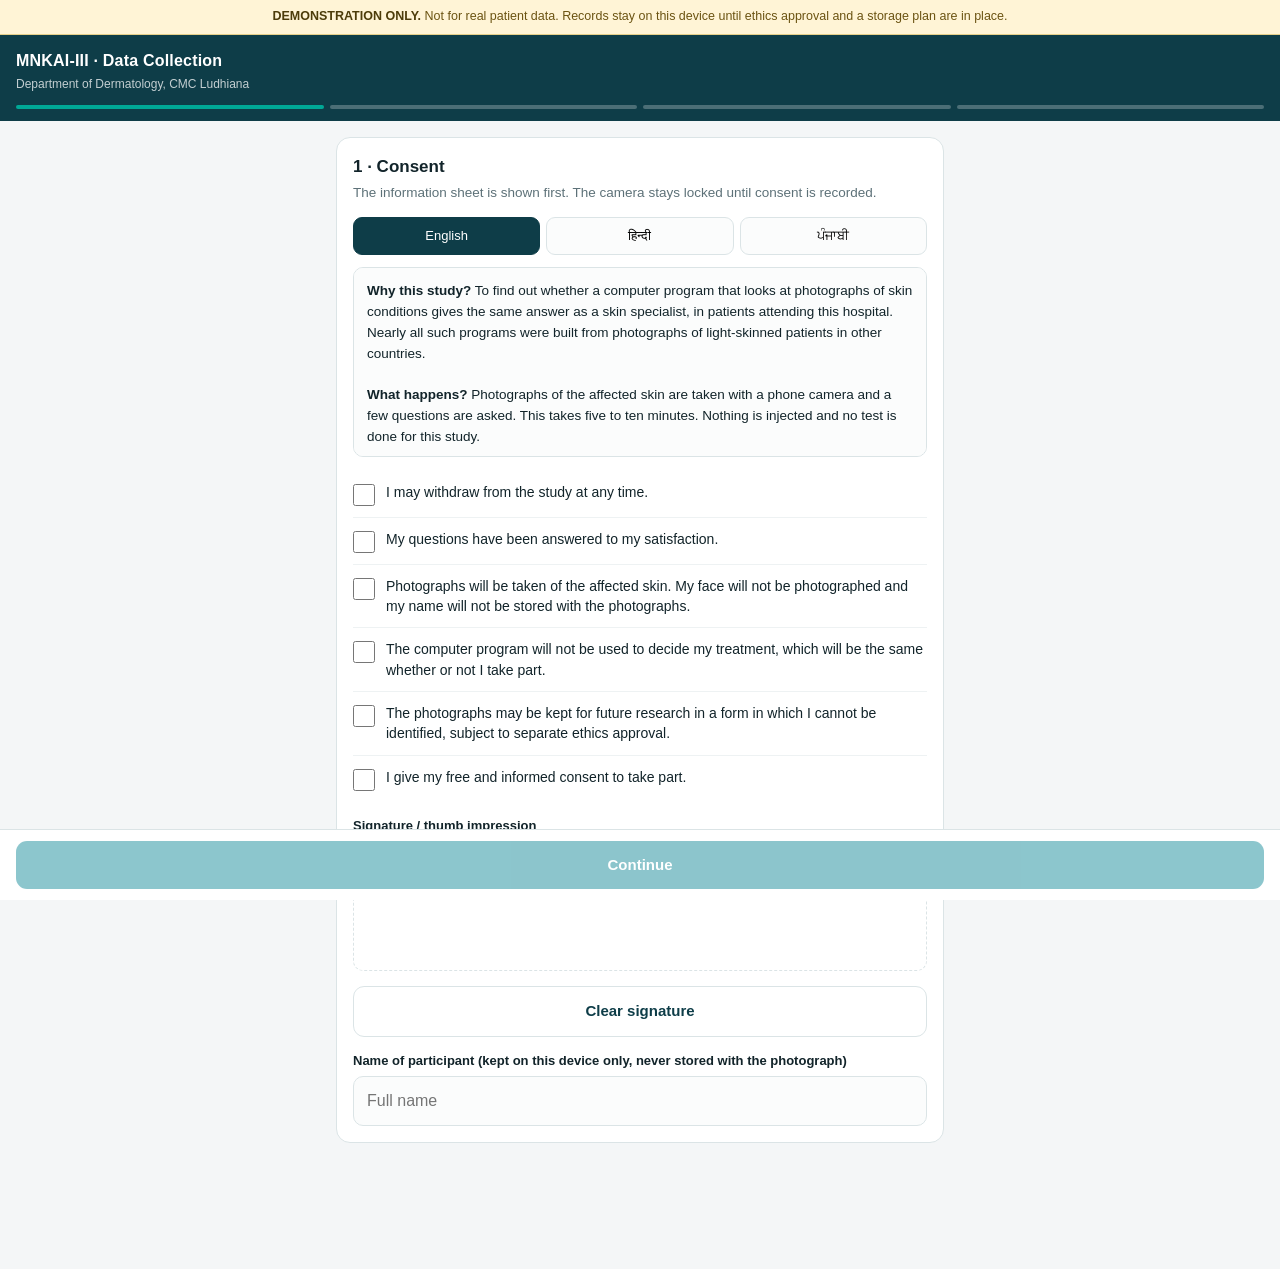
==== collect_app/index.html @ 5eb99ace "Add the data collection web app for the prospective study collect_app/ is a mobile-first web app mat" ====
<!doctype html>
<html lang="en">
<head>
<meta charset="utf-8">
<meta name="viewport" content="width=device-width, initial-scale=1, viewport-fit=cover">
<meta name="theme-color" content="#0E3D48">
<link rel="manifest" href="manifest.json">
<meta name="apple-mobile-web-app-capable" content="yes">
<meta name="apple-mobile-web-app-status-bar-style" content="black-translucent">
<meta name="apple-mobile-web-app-title" content="MNKAI Collect">
<title>MNKAI-III · Data Collection</title>
<style>
:root{
  --bg:#f4f6f7; --card:#fff; --ink:#12242a; --muted:#5d7178; --line:#dbe4e6;
  --teal:#0E3D48; --accent:#028090; --mint:#00a896; --warn:#b8860b; --bad:#c0392b;
  --r:14px;
}
*{box-sizing:border-box;-webkit-tap-highlight-color:transparent}
html,body{margin:0;background:var(--bg);color:var(--ink);
  font:16px/1.5 -apple-system,BlinkMacSystemFont,"Segoe UI",Roboto,sans-serif}
body{padding-bottom:96px}

/* ---------- demo banner ---------- */
.demo{background:#fff4d6;border-bottom:1px solid #e6d08a;color:#6b5312;
  padding:8px 14px;font-size:12.5px;line-height:1.4;text-align:center}
.demo b{color:#4d3c0a}

/* ---------- header ---------- */
header{background:var(--teal);color:#fff;padding:14px 16px 12px;position:sticky;top:0;z-index:20}
header h1{margin:0;font-size:16px;font-weight:650;letter-spacing:.2px}
header p{margin:2px 0 0;font-size:12px;opacity:.75}
.steps{display:flex;gap:6px;margin-top:12px}
.steps i{flex:1;height:4px;border-radius:2px;background:rgba(255,255,255,.25);transition:background .3s}
.steps i.on{background:var(--mint)}

main{padding:16px;max-width:640px;margin:0 auto}
.card{background:var(--card);border:1px solid var(--line);border-radius:var(--r);
  padding:16px;margin-bottom:14px}
.card h2{margin:0 0 4px;font-size:17px}
.card p.sub{margin:0 0 14px;color:var(--muted);font-size:13.5px}

label{display:block;font-size:13px;font-weight:600;margin:14px 0 6px;color:var(--ink)}
input[type=text],input[type=number],select,textarea{
  width:100%;padding:12px 13px;font:inherit;font-size:16px;color:var(--ink);
  background:#fbfcfc;border:1px solid var(--line);border-radius:10px}
input:focus,select:focus,textarea:focus{outline:none;border-color:var(--accent)}
textarea{min-height:70px;resize:vertical}
.row{display:flex;gap:10px}.row>*{flex:1}

/* chip pickers */
.chips{display:flex;flex-wrap:wrap;gap:8px}
.chip{padding:10px 13px;border:1px solid var(--line);border-radius:999px;background:#fbfcfc;
  font-size:14px;cursor:pointer;user-select:none}
.chip.on{background:var(--teal);color:#fff;border-color:var(--teal)}
.fst{display:flex;gap:8px;flex-wrap:wrap}
.fst button{flex:1;min-width:60px;border:2px solid var(--line);border-radius:10px;padding:8px 4px;
  background:#fff;font:inherit;font-size:12px;cursor:pointer;text-align:center}
.fst button.on{border-color:var(--teal);box-shadow:0 0 0 2px rgba(14,61,72,.12)}
.fst .sw{height:26px;border-radius:6px;margin-bottom:5px}

/* consent */
.consent-item{display:flex;gap:11px;align-items:flex-start;padding:11px 0;border-bottom:1px solid #eef2f3}
.consent-item:last-child{border-bottom:0}
.consent-item input{width:22px;height:22px;margin:2px 0 0;flex:none;accent-color:var(--accent)}
.consent-item span{font-size:14px;line-height:1.45}
.langbar{display:flex;gap:6px;margin-bottom:12px}
.langbar button{flex:1;padding:8px;border:1px solid var(--line);background:#fbfcfc;border-radius:9px;
  font:inherit;font-size:13px;cursor:pointer}
.langbar button.on{background:var(--teal);color:#fff;border-color:var(--teal)}
canvas.sig{width:100%;height:130px;border:1px dashed var(--line);border-radius:10px;background:#fff;touch-action:none}

/* photo */
.shot{border:1px solid var(--line);border-radius:12px;overflow:hidden;margin-bottom:12px;background:#fbfcfc}
.shot .hd{display:flex;justify-content:space-between;align-items:center;padding:11px 13px;font-size:14px;font-weight:600}
.shot .hd small{font-weight:400;color:var(--muted);font-size:12px}
.shot img{width:100%;display:block;background:#eef2f3}
.shot .act{display:flex;gap:8px;padding:11px 13px}
.qc{padding:9px 13px;font-size:12.5px;border-top:1px solid var(--line)}
.qc.ok{color:#0b7a5a;background:#eefaf5}.qc.bad{color:var(--bad);background:#fdf0ee}

button.btn{padding:13px 16px;border:0;border-radius:11px;background:var(--accent);color:#fff;
  font:inherit;font-size:15px;font-weight:600;cursor:pointer;width:100%}
button.btn.sec{background:#fff;color:var(--teal);border:1px solid var(--line)}
button.btn:disabled{opacity:.45;cursor:not-allowed}
.locked{background:#fdf6f5;border:1px dashed #e2b5ae;color:#95443a;padding:14px;
  border-radius:11px;font-size:14px;text-align:center}

/* bottom bar */
.bar{position:fixed;left:0;right:0;bottom:0;background:#fff;border-top:1px solid var(--line);
  padding:11px 16px calc(11px + env(safe-area-inset-bottom));display:flex;gap:10px;z-index:20}
.bar .btn{flex:1}

.rec{display:flex;justify-content:space-between;align-items:center;padding:12px 0;border-bottom:1px solid #eef2f3;font-size:14px}
.rec:last-child{border-bottom:0}
.rec b{font-weight:600}.rec span{color:var(--muted);font-size:12.5px}
.pill{font-size:11px;padding:3px 9px;border-radius:99px;background:#e8f4f2;color:#0b6b5e;font-weight:600}
.hide{display:none}
.note{font-size:12.5px;color:var(--muted);margin-top:10px;line-height:1.5}
</style>
</head>
<body>

<div class="demo"><b>DEMONSTRATION ONLY.</b> Not for real patient data. Records stay on this device
until ethics approval and a storage plan are in place.</div>

<header>
  <h1>MNKAI-III · Data Collection</h1>
  <p id="hsub">Department of Dermatology, CMC Ludhiana</p>
  <div class="steps"><i id="s1"></i><i id="s2"></i><i id="s3"></i><i id="s4"></i></div>
</header>

<main>

<!-- ================= STEP 1 — CONSENT ================= -->
<section id="step1">
  <div class="card">
    <h2>1 · Consent</h2>
    <p class="sub">The information sheet is shown first. The camera stays locked until consent is recorded.</p>

    <div class="langbar">
      <button class="on" data-lang="en">English</button>
      <button data-lang="hi">हिन्दी</button>
      <button data-lang="pa">ਪੰਜਾਬੀ</button>
    </div>

    <div id="pis" style="background:#fbfcfc;border:1px solid var(--line);border-radius:10px;padding:13px;font-size:13.5px;line-height:1.55;max-height:190px;overflow:auto"></div>

    <div id="consentList" style="margin-top:14px"></div>

    <label>Signature / thumb impression</label>
    <canvas class="sig" id="sig"></canvas>
    <div style="display:flex;gap:8px;margin-top:8px">
      <button class="btn sec" id="sigClear" style="flex:1">Clear signature</button>
    </div>

    <label>Name of participant (kept on this device only, never stored with the photograph)</label>
    <input type="text" id="pname" placeholder="Full name" autocomplete="off">
  </div>
</section>

<!-- ================= STEP 2 — CLINICAL ================= -->
<section id="step2" class="hide">
  <div class="card">
    <h2>2 · Clinical details</h2>
    <p class="sub">Fixed lists are used instead of free text wherever possible.</p>

    <div class="row">
      <div><label>Study number</label><input type="text" id="sid" readonly></div>
      <div><label>Age (years)</label><input type="number" id="age" min="18" max="120" placeholder="—"></div>
    </div>

    <label>Sex</label>
    <div class="chips" data-single="sex">
      <div class="chip" data-v="Male">Male</div><div class="chip" data-v="Female">Female</div><div class="chip" data-v="Other">Other</div>
    </div>

    <label>Fitzpatrick skin type</label>
    <div class="fst" id="fst"></div>

    <label>Site</label>
    <div class="chips" data-single="site">
      <div class="chip" data-v="Head-neck">Head-neck</div><div class="chip" data-v="Anterior trunk">Ant. trunk</div>
      <div class="chip" data-v="Posterior trunk">Post. trunk</div><div class="chip" data-v="Upper limb">Upper limb</div>
      <div class="chip" data-v="Lower limb">Lower limb</div><div class="chip" data-v="Palms-soles">Palms-soles</div>
      <div class="chip" data-v="Nail">Nail</div><div class="chip" data-v="Scalp">Scalp</div>
    </div>

    <label>Side</label>
    <div class="chips" data-single="side">
      <div class="chip" data-v="Right">Right</div><div class="chip" data-v="Left">Left</div>
      <div class="chip" data-v="Midline">Midline</div><div class="chip" data-v="Bilateral">Bilateral</div>
    </div>

    <div class="row">
      <div><label>Duration</label><input type="number" id="dur" placeholder="—"></div>
      <div><label>Unit</label>
        <select id="durUnit"><option>days</option><option>weeks</option><option selected>months</option><option>years</option></select></div>
    </div>

    <label>Symptoms (select all that apply)</label>
    <div class="chips" data-multi="sym">
      <div class="chip" data-v="Itch">Itch</div><div class="chip" data-v="Pain">Pain</div>
      <div class="chip" data-v="Burning">Burning</div><div class="chip" data-v="Bleeding">Bleeding</div>
      <div class="chip" data-v="None">None</div>
    </div>

    <label>Change over time</label>
    <div class="chips" data-single="evo">
      <div class="chip" data-v="New">New</div><div class="chip" data-v="Growing">Growing</div>
      <div class="chip" data-v="Changing colour">Changing colour</div><div class="chip" data-v="Static">Static</div>
      <div class="chip" data-v="Resolving">Resolving</div>
    </div>

    <label>Treatment already taken</label>
    <input type="text" id="tx" placeholder="None / details">

    <label>Comorbidities</label>
    <div class="chips" data-multi="com">
      <div class="chip" data-v="Diabetes">Diabetes</div><div class="chip" data-v="Immunosuppression">Immunosuppression</div>
      <div class="chip" data-v="None">None</div>
    </div>
  </div>

  <div class="card">
    <h2>Clinician's assessment</h2>
    <p class="sub">Entered before the system is run. The system output is never shown before this.</p>
    <label>Provisional clinical diagnosis</label>
    <input type="text" id="dx1" placeholder="Diagnosis">
    <label>Differential diagnoses</label>
    <input type="text" id="dx2" placeholder="2nd" style="margin-bottom:8px">
    <input type="text" id="dx3" placeholder="3rd">
    <label>Confidence</label>
    <div class="chips" data-single="conf">
      <div class="chip" data-v="Low">Low</div><div class="chip" data-v="Moderate">Moderate</div><div class="chip" data-v="High">High</div>
    </div>
    <label>Biopsy indicated</label>
    <div class="chips" data-single="bx">
      <div class="chip" data-v="No">No</div><div class="chip" data-v="Yes">Yes</div>
    </div>
    <div id="bxNoWrap" class="hide">
      <label>Histopathology number</label>
      <input type="text" id="bxno" placeholder="Accession number">
    </div>
  </div>
</section>

<!-- ================= STEP 3 — PHOTOS ================= -->
<section id="step3" class="hide">
  <div class="card">
    <h2>3 · Photographs</h2>
    <p class="sub">Main camera only. No dermatoscope or attachment. Two photographs per lesion.</p>
    <div id="camLock" class="locked">Camera locked — consent has not been recorded.</div>
    <div id="camArea" class="hide">
      <div class="shot" id="shotA">
        <div class="hd"><span>A · Site photograph</span><small>show surrounding skin</small></div>
        <img id="imgA" alt="" style="display:none">
        <div class="act"><button class="btn sec" data-shot="A">Take / choose photo</button></div>
        <div class="qc hide" id="qcA"></div>
      </div>
      <div class="shot" id="shotB">
        <div class="hd"><span>B · Close-up</span><small>lesion fills ≥ half the frame</small></div>
        <img id="imgB" alt="" style="display:none">
        <div class="act"><button class="btn sec" data-shot="B">Take / choose photo</button></div>
        <div class="qc hide" id="qcB"></div>
      </div>
      <p class="note">In darker skin the camera often under-exposes the lesion. Check the preview and
      raise exposure if the lesion looks unnaturally dark. Faces and identifying marks must stay out of frame.</p>
    </div>
    <input type="file" id="file" accept="image/*" capture="environment" class="hide">
  </div>
</section>

<!-- ================= STEP 4 — REVIEW ================= -->
<section id="step4" class="hide">
  <div class="card">
    <h2>4 · Review and save</h2>
    <p class="sub">Check before saving. Photographs are stored under the study number only.</p>
    <div id="review"></div>
  </div>
  <div class="card">
    <h2>Saved records on this device</h2>
    <p class="sub">Nothing leaves this phone. Export produces a single file you can move later.</p>
    <div id="recs"></div>
    <div style="display:flex;gap:8px;margin-top:14px">
      <button class="btn sec" id="export" style="flex:1">Export all</button>
      <button class="btn sec" id="wipe" style="flex:1;color:var(--bad)">Delete all</button>
    </div>
  </div>
</section>

</main>

<div class="bar">
  <button class="btn sec hide" id="back">Back</button>
  <button class="btn" id="next">Continue</button>
</div>

<script>
/* ---------------- content ---------------- */
const PIS = {
 en:`<b>Why this study?</b> To find out whether a computer program that looks at photographs of skin
 conditions gives the same answer as a skin specialist, in patients attending this hospital. Nearly all
 such programs were built from photographs of light-skinned patients in other countries.<br><br>
 <b>What happens?</b> Photographs of the affected skin are taken with a phone camera and a few questions
 are asked. This takes five to ten minutes. Nothing is injected and no test is done for this study.<br><br>
 <b>Will it decide my treatment?</b> No. Your doctor decides in the usual way, before the program is used.<br><br>
 <b>Privacy.</b> Photographs are stored under a number, not your name. Your face is not photographed.
 Taking part is voluntary and you may withdraw at any time.`,
 hi:`<b>यह अध्ययन क्यों?</b> यह जानने के लिए कि त्वचा रोगों की तस्वीरें देखने वाला कंप्यूटर प्रोग्राम
 इस अस्पताल के रोगियों में त्वचा विशेषज्ञ के समान उत्तर देता है या नहीं। ऐसे लगभग सभी प्रोग्राम अन्य
 देशों के गोरी त्वचा वाले रोगियों की तस्वीरों से बने हैं।<br><br>
 <b>क्या होगा?</b> फोन के कैमरे से प्रभावित त्वचा की तस्वीरें ली जाएँगी और कुछ प्रश्न पूछे जाएँगे।
 इसमें पाँच से दस मिनट लगेंगे। कोई इंजेक्शन नहीं लगेगा और इस अध्ययन हेतु कोई जाँच नहीं होगी।<br><br>
 <b>क्या यह मेरा उपचार तय करेगा?</b> नहीं। आपके चिकित्सक सामान्य रूप से ही निर्णय लेंगे।<br><br>
 <b>गोपनीयता।</b> तस्वीरें आपके नाम से नहीं, एक क्रमांक से रखी जाएँगी। चेहरे की तस्वीर नहीं ली जाएगी।
 भाग लेना स्वैच्छिक है और आप कभी भी हट सकते हैं।`,
 pa:`<b>ਇਹ ਅਧਿਐਨ ਕਿਉਂ?</b> ਇਹ ਜਾਣਨ ਲਈ ਕਿ ਚਮੜੀ ਦੇ ਰੋਗਾਂ ਦੀਆਂ ਤਸਵੀਰਾਂ ਵੇਖਣ ਵਾਲਾ ਕੰਪਿਊਟਰ ਪ੍ਰੋਗਰਾਮ
 ਇਸ ਹਸਪਤਾਲ ਦੇ ਮਰੀਜ਼ਾਂ ਵਿੱਚ ਚਮੜੀ ਦੇ ਮਾਹਿਰ ਵਾਂਗ ਜਵਾਬ ਦਿੰਦਾ ਹੈ ਜਾਂ ਨਹੀਂ।<br><br>
 <b>ਕੀ ਹੋਵੇਗਾ?</b> ਫ਼ੋਨ ਦੇ ਕੈਮਰੇ ਨਾਲ ਪ੍ਰਭਾਵਿਤ ਚਮੜੀ ਦੀਆਂ ਤਸਵੀਰਾਂ ਲਈਆਂ ਜਾਣਗੀਆਂ ਅਤੇ ਕੁਝ ਸਵਾਲ ਪੁੱਛੇ
 ਜਾਣਗੇ। ਇਸ ਵਿੱਚ ਪੰਜ ਤੋਂ ਦਸ ਮਿੰਟ ਲੱਗਣਗੇ। ਕੋਈ ਟੀਕਾ ਨਹੀਂ ਲੱਗੇਗਾ।<br><br>
 <b>ਕੀ ਇਹ ਮੇਰਾ ਇਲਾਜ ਤੈਅ ਕਰੇਗਾ?</b> ਨਹੀਂ। ਤੁਹਾਡੇ ਡਾਕਟਰ ਆਮ ਤਰੀਕੇ ਨਾਲ ਹੀ ਫ਼ੈਸਲਾ ਕਰਨਗੇ।<br><br>
 <b>ਨਿੱਜਤਾ।</b> ਤਸਵੀਰਾਂ ਤੁਹਾਡੇ ਨਾਮ ਨਾਲ ਨਹੀਂ, ਇੱਕ ਨੰਬਰ ਨਾਲ ਰੱਖੀਆਂ ਜਾਣਗੀਆਂ। ਚਿਹਰੇ ਦੀ ਤਸਵੀਰ ਨਹੀਂ
 ਲਈ ਜਾਵੇਗੀ। ਭਾਗ ਲੈਣਾ ਸਵੈ-ਇੱਛਤ ਹੈ।`};

const CONSENT = {
 en:["I may withdraw from the study at any time.",
     "My questions have been answered to my satisfaction.",
     "Photographs will be taken of the affected skin. My face will not be photographed and my name will not be stored with the photographs.",
     "The computer program will not be used to decide my treatment, which will be the same whether or not I take part.",
     "The photographs may be kept for future research in a form in which I cannot be identified, subject to separate ethics approval.",
     "I give my free and informed consent to take part."],
 hi:["मैं किसी भी समय अध्ययन से हट सकता / सकती हूँ।",
     "मेरे प्रश्नों के उत्तर मेरी संतुष्टि के अनुसार दिए गए हैं।",
     "प्रभावित त्वचा की तस्वीरें ली जाएँगी। मेरे चेहरे की तस्वीर नहीं ली जाएगी और तस्वीरों के साथ मेरा नाम नहीं रखा जाएगा।",
     "कंप्यूटर प्रोग्राम का उपयोग मेरे उपचार का निर्णय लेने हेतु नहीं होगा; उपचार वैसा ही रहेगा।",
     "तस्वीरें भविष्य के शोध हेतु ऐसे रूप में रखी जा सकती हैं जिसमें मेरी पहचान न हो, पृथक आचार अनुमति के अधीन।",
     "मैं स्वतंत्र एवं सूचित सहमति देता / देती हूँ।"],
 pa:["ਮੈਂ ਕਿਸੇ ਵੀ ਸਮੇਂ ਅਧਿਐਨ ਤੋਂ ਹਟ ਸਕਦਾ / ਸਕਦੀ ਹਾਂ।",
     "ਮੇਰੇ ਸਵਾਲਾਂ ਦੇ ਜਵਾਬ ਮੇਰੀ ਤਸੱਲੀ ਅਨੁਸਾਰ ਦਿੱਤੇ ਗਏ ਹਨ।",
     "ਪ੍ਰਭਾਵਿਤ ਚਮੜੀ ਦੀਆਂ ਤਸਵੀਰਾਂ ਲਈਆਂ ਜਾਣਗੀਆਂ। ਮੇਰੇ ਚਿਹਰੇ ਦੀ ਤਸਵੀਰ ਨਹੀਂ ਲਈ ਜਾਵੇਗੀ ਅਤੇ ਨਾਮ ਨਹੀਂ ਰੱਖਿਆ ਜਾਵੇਗਾ।",
     "ਕੰਪਿਊਟਰ ਪ੍ਰੋਗਰਾਮ ਮੇਰੇ ਇਲਾਜ ਦਾ ਫ਼ੈਸਲਾ ਨਹੀਂ ਕਰੇਗਾ; ਇਲਾਜ ਉਹੀ ਰਹੇਗਾ।",
     "ਤਸਵੀਰਾਂ ਭਵਿੱਖ ਦੀ ਖੋਜ ਲਈ ਅਜਿਹੇ ਰੂਪ ਵਿੱਚ ਰੱਖੀਆਂ ਜਾ ਸਕਦੀਆਂ ਹਨ ਜਿਸ ਵਿੱਚ ਪਛਾਣ ਨਾ ਹੋਵੇ।",
     "ਮੈਂ ਆਜ਼ਾਦ ਅਤੇ ਸੂਚਿਤ ਸਹਿਮਤੀ ਦਿੰਦਾ / ਦਿੰਦੀ ਹਾਂ।"]};

const FST = [["I","#f5d0b9"],["II","#e8b48f"],["III","#d19c6a"],["IV","#a9714b"],["V","#7a4a2b"],["VI","#4a2c1a"]];

/* ---------------- state ---------------- */
let lang="en", step=1, sigDrawn=false;
const D = {sex:"",fst:"",site:"",side:"",sym:[],evo:"",com:[],conf:"",bx:"No",photos:{}};
const $ = s=>document.querySelector(s), $$ = s=>[...document.querySelectorAll(s)];

function studyId(){
  const n = (JSON.parse(localStorage.getItem("mnkai_recs")||"[]").length)+1;
  return "CMC-DERM-" + String(n).padStart(4,"0");
}

/* ---------------- consent UI ---------------- */
function renderConsent(){
  /* keep any ticks already given: the items are the same six, only the language of
     the wording changes, so a participant re-reading in another language must not
     silently lose their consent. */
  const prev = $$("#consentList input").map(c=>c.checked);
  $("#pis").innerHTML = PIS[lang];
  $("#consentList").innerHTML = CONSENT[lang].map((t,i)=>
    `<div class="consent-item"><input type="checkbox" id="c${i}"${prev[i]?" checked":""}><span>${t}</span></div>`).join("");
  $$("#consentList input").forEach(c=>c.onchange=updateNext);
  updateNext();
}
$$(".langbar button").forEach(b=>b.onclick=()=>{
  $$(".langbar button").forEach(x=>x.classList.remove("on")); b.classList.add("on");
  lang=b.dataset.lang; renderConsent();
});

/* signature pad */
const sig=$("#sig"), sctx=sig.getContext("2d");
function fitSig(){const r=sig.getBoundingClientRect();sig.width=r.width*2;sig.height=r.height*2;
  sctx.scale(2,2);sctx.lineWidth=2;sctx.lineCap="round";sctx.strokeStyle="#12242a";}
addEventListener("resize",()=>{const d=sig.toDataURL();fitSig();});
fitSig();
let drawing=false;
const pos=e=>{const r=sig.getBoundingClientRect();const t=e.touches?e.touches[0]:e;
  return [t.clientX-r.left,t.clientY-r.top];};
const start=e=>{e.preventDefault();drawing=true;sigDrawn=true;const[x,y]=pos(e);sctx.beginPath();sctx.moveTo(x,y);updateNext();};
const move=e=>{if(!drawing)return;e.preventDefault();const[x,y]=pos(e);sctx.lineTo(x,y);sctx.stroke();};
const end=()=>drawing=false;
sig.addEventListener("pointerdown",start);sig.addEventListener("pointermove",move);
addEventListener("pointerup",end);
$("#sigClear").onclick=()=>{sctx.clearRect(0,0,sig.width,sig.height);sigDrawn=false;updateNext();};

/* ---------------- chips ---------------- */
$$(".chips").forEach(g=>{
  const single=g.dataset.single, multi=g.dataset.multi;
  g.querySelectorAll(".chip").forEach(c=>c.onclick=()=>{
    if(single){g.querySelectorAll(".chip").forEach(x=>x.classList.remove("on"));c.classList.add("on");D[single]=c.dataset.v;
      if(single==="bx") $("#bxNoWrap").classList.toggle("hide", c.dataset.v!=="Yes");}
    else{c.classList.toggle("on");D[multi]=[...g.querySelectorAll(".chip.on")].map(x=>x.dataset.v);}
    updateNext();
  });
});
$("#fst").innerHTML = FST.map(([n,c])=>
  `<button data-v="${n}"><div class="sw" style="background:${c}"></div>${n}</button>`).join("");
$$("#fst button").forEach(b=>b.onclick=()=>{
  $$("#fst button").forEach(x=>x.classList.remove("on"));b.classList.add("on");D.fst=b.dataset.v;updateNext();});

/* ---------------- photos ---------------- */
let pendingShot=null;
$$("[data-shot]").forEach(b=>b.onclick=()=>{pendingShot=b.dataset.shot;$("#file").click();});
$("#file").onchange=async e=>{
  const f=e.target.files[0]; if(!f) return;
  const img=await downscale(f,1600);
  D.photos[pendingShot]=img.dataUrl;
  const el=$("#img"+pendingShot); el.src=img.dataUrl; el.style.display="block";
  const q=$("#qc"+pendingShot); q.classList.remove("hide");
  const sharp=img.sharpness, dark=img.mean<62;
  if(sharp<12||dark){q.className="qc bad";
    q.textContent = sharp<12 ? "Looks blurred — please retake." : "Looks under-exposed — raise exposure and retake.";}
  else {q.className="qc ok"; q.textContent="Quality check passed (sharpness "+sharp.toFixed(0)+").";}
  $("#file").value=""; updateNext();
};
/* downscale + crude sharpness (variance of Laplacian) and mean brightness */
function downscale(file,max){
  return new Promise(res=>{
    const fr=new FileReader();
    fr.onload=()=>{const im=new Image();im.onload=()=>{
      const sc=Math.min(1,max/Math.max(im.width,im.height));
      const c=document.createElement("canvas");c.width=im.width*sc;c.height=im.height*sc;
      const cx=c.getContext("2d");cx.drawImage(im,0,0,c.width,c.height);
      /* analyse on a small grayscale copy */
      const s=document.createElement("canvas");s.width=160;s.height=160*(c.height/c.width);
      const sx=s.getContext("2d");sx.drawImage(c,0,0,s.width,s.height);
      const d=sx.getImageData(0,0,s.width,s.height).data;
      const g=[];let sum=0;
      for(let i=0;i<d.length;i+=4){const v=.299*d[i]+.587*d[i+1]+.114*d[i+2];g.push(v);sum+=v;}
      const mean=sum/g.length;
      let lv=0,n=0;
      for(let y=1;y<s.height-1;y++)for(let x=1;x<s.width-1;x++){
        const i=y*s.width+x;
        const l=-4*g[i]+g[i-1]+g[i+1]+g[i-s.width]+g[i+s.width];
        lv+=l*l;n++;}
      res({dataUrl:c.toDataURL("image/jpeg",.9),sharpness:Math.sqrt(lv/n),mean});
    };im.src=fr.result;};
    fr.readAsDataURL(file);
  });
}

/* ---------------- navigation ---------------- */
function consentOk(){
  const boxes=$$("#consentList input");
  return boxes.length>0 && boxes.every(b=>b.checked) && sigDrawn;
}
function updateNext(){
  let ok=false;
  if(step===1) ok=consentOk();
  if(step===2) ok = $("#age").value && D.sex && D.fst && D.site && $("#dx1").value.trim();
  if(step===3) ok = !!D.photos.A && !!D.photos.B;
  if(step===4) ok = true;
  $("#next").disabled=!ok;
  $("#next").textContent = step===4 ? "Save record" : "Continue";
  $("#back").classList.toggle("hide", step===1);
  for(let i=1;i<=4;i++) $("#s"+i).classList.toggle("on", i<=step);
  /* camera lock reflects consent */
  $("#camLock").classList.toggle("hide", consentOk());
  $("#camArea").classList.toggle("hide", !consentOk());
}
["#age","#dx1"].forEach(s=>$(s).addEventListener("input",updateNext));

function show(n){
  step=n;
  [1,2,3,4].forEach(i=>$("#step"+i).classList.toggle("hide",i!==n));
  if(n===2 && !$("#sid").value) $("#sid").value=studyId();
  if(n===4) renderReview();
  scrollTo({top:0,behavior:"smooth"});
  updateNext();
}
$("#next").onclick=()=>{ if(step<4) show(step+1); else saveRecord(); };
$("#back").onclick=()=>show(step-1);

/* ---------------- review + storage ---------------- */
function collect(){
  return {
    study_id:$("#sid").value, date:new Date().toISOString(),
    age:$("#age").value, sex:D.sex, fitzpatrick:D.fst,
    site:D.site, side:D.side,
    duration:($("#dur").value?$("#dur").value+" "+$("#durUnit").value:""),
    symptoms:D.sym, evolution:D.evo, treatment:$("#tx").value, comorbidities:D.com,
    clinical_dx:$("#dx1").value, differential:[$("#dx2").value,$("#dx3").value].filter(Boolean),
    confidence:D.conf, biopsy:D.bx, histopath_no:$("#bxno").value,
    consent:{language:lang, all_items:true, signature:true},
    photos:{site:!!D.photos.A, closeup:!!D.photos.B}
  };
}
function renderReview(){
  const r=collect();
  const row=(k,v)=>v?`<div class="rec"><b>${k}</b><span>${Array.isArray(v)?v.join(", "):v}</span></div>`:"";
  $("#review").innerHTML =
    row("Study number",r.study_id)+row("Age / sex",r.age+" · "+r.sex)+row("Fitzpatrick",r.fitzpatrick)+
    row("Site",r.site+(r.side?" · "+r.side:""))+row("Duration",r.duration)+row("Symptoms",r.symptoms)+
    row("Change",r.evolution)+row("Clinical diagnosis",r.clinical_dx)+row("Differential",r.differential)+
    row("Confidence",r.confidence)+row("Biopsy",r.biopsy+(r.histopath_no?" · "+r.histopath_no:""))+
    row("Consent",r.consent.language.toUpperCase()+" · signed")+
    `<div class="rec"><b>Photographs</b><span class="pill">2 attached</span></div>`+
    `<p class="note">The participant's name is not part of this record. It stays on the device only
     and is never stored with the photographs.</p>`;
}
function recs(){return JSON.parse(localStorage.getItem("mnkai_recs")||"[]");}
function saveRecord(){
  const r=collect();
  r._images={site:D.photos.A,closeup:D.photos.B};
  const all=recs(); all.push(r);
  try{ localStorage.setItem("mnkai_recs",JSON.stringify(all)); }
  catch(e){ alert("Device storage full. Export and clear the saved records first."); return; }
  alert("Saved "+r.study_id+" on this device.");
  location.reload();
}
function renderRecs(){
  const all=recs();
  $("#recs").innerHTML = all.length ? all.map(r=>
    `<div class="rec"><div><b>${r.study_id}</b><br><span>${r.clinical_dx||"—"} · ${r.site||"—"}</span></div>
     <span class="pill">${new Date(r.date).toLocaleDateString()}</span></div>`).join("")
    : `<p class="note">No records saved yet.</p>`;
}
$("#export").onclick=()=>{
  const all=recs(); if(!all.length) return alert("Nothing to export.");
  const b=new Blob([JSON.stringify(all,null,2)],{type:"application/json"});
  const a=document.createElement("a");a.href=URL.createObjectURL(b);
  a.download="mnkai_collect_"+new Date().toISOString().slice(0,10)+".json";a.click();
};
$("#wipe").onclick=()=>{ if(confirm("Delete all records saved on this device?")){localStorage.removeItem("mnkai_recs");renderRecs();} };

renderConsent(); renderRecs(); show(1);
</script>
</body>
</html>
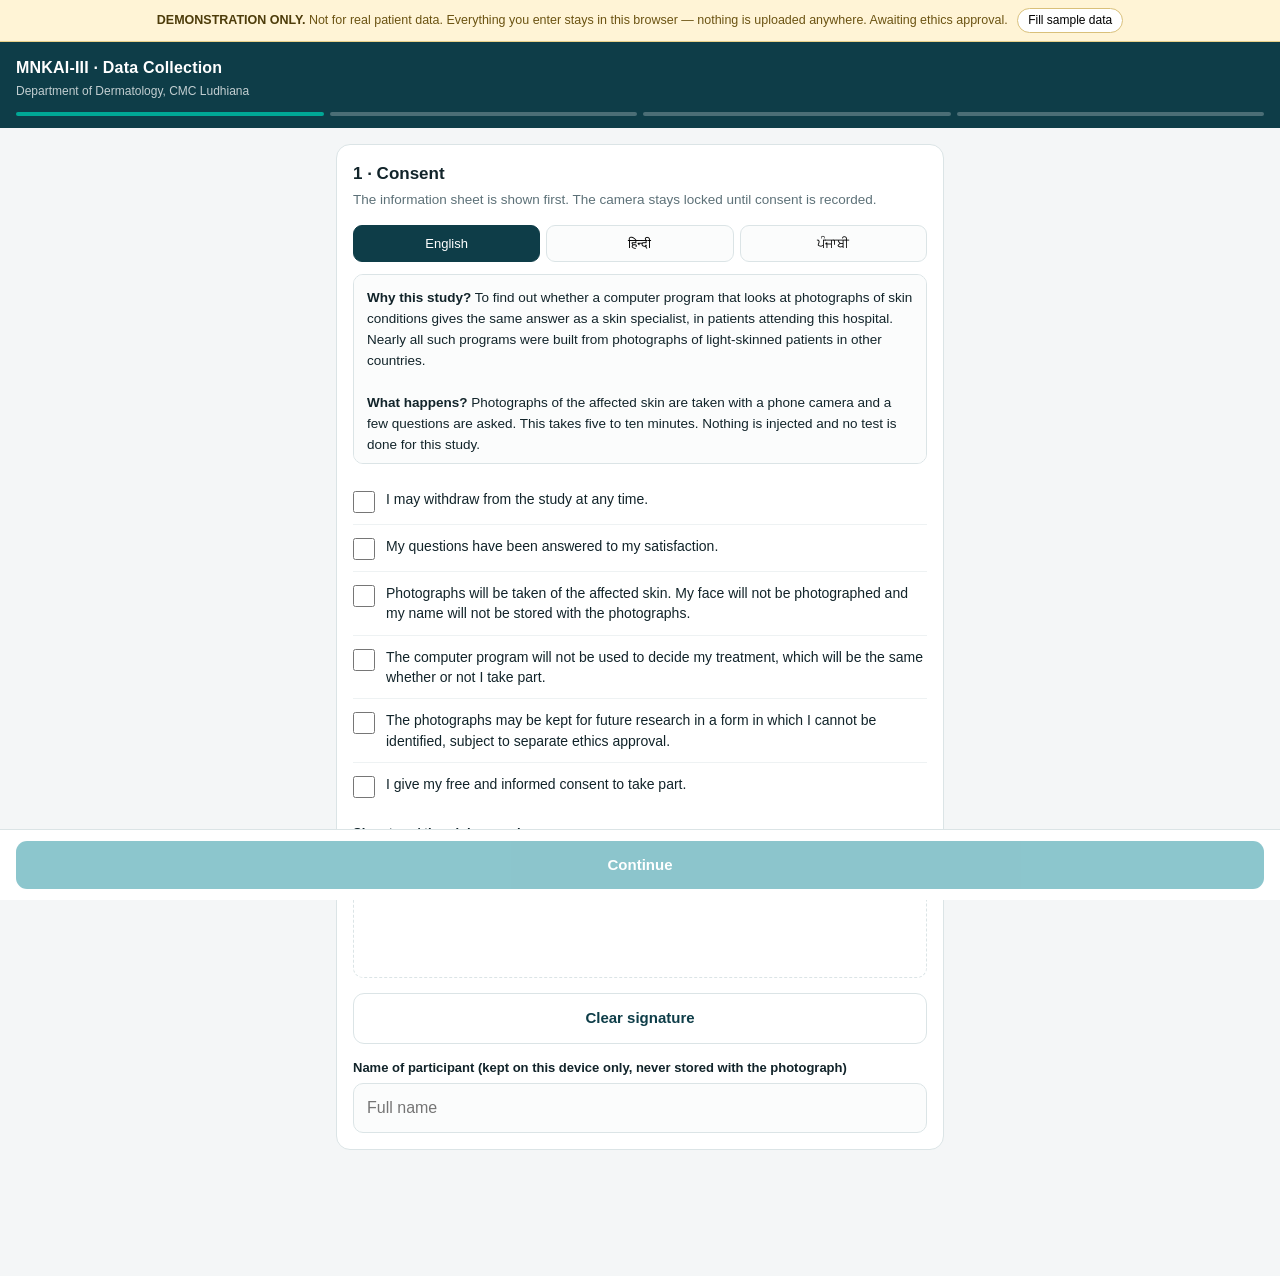
==== commit f34b62b5: "Add GitHub Pages build of the data collection app gh-pages/ holds the upload-ready static site. coll" ====
--- a/collect_app/index.html
+++ b/collect_app/index.html
@@ -100,8 +100,10 @@
 </head>
 <body>
 
-<div class="demo"><b>DEMONSTRATION ONLY.</b> Not for real patient data. Records stay on this device
-until ethics approval and a storage plan are in place.</div>
+<div class="demo"><b>DEMONSTRATION ONLY.</b> Not for real patient data. Everything you enter stays
+in this browser — nothing is uploaded anywhere. Awaiting ethics approval.
+<button id="demoFill" style="margin-left:6px;padding:3px 10px;border:1px solid #d9c07a;
+  background:#fff;border-radius:99px;font:inherit;font-size:12px;cursor:pointer">Fill sample data</button></div>
 
 <header>
   <h1>MNKAI-III · Data Collection</h1>
@@ -507,6 +509,50 @@
 };
 $("#wipe").onclick=()=>{ if(confirm("Delete all records saved on this device?")){localStorage.removeItem("mnkai_recs");renderRecs();} };
 
+/* ---------------- demo helper ----------------
+   Fills the form with a plausible sample case so a visitor can see the whole flow in a
+   few seconds without typing. It fills fields only; it never bypasses the consent gate,
+   which still requires every item ticked and a signature drawn. */
+$("#demoFill").onclick=()=>{
+  if(step===1){
+    $$("#consentList input").forEach(c=>{c.checked=true;c.dispatchEvent(new Event("change"));});
+    /* draw a token signature so the gate is satisfied the same way a person would */
+    const r=sig.getBoundingClientRect();
+    sctx.beginPath();sctx.moveTo(40,80);
+    [[70,50],[100,90],[135,45],[170,85],[205,55]].forEach(([x,y])=>sctx.lineTo(x,y));
+    sctx.stroke();sigDrawn=true;
+    $("#pname").value="(sample patient)";
+    updateNext();
+    alert("Consent section filled. Press Continue, then use this button again on the next screen.");
+    return;
+  }
+  if(step===2){
+    $("#age").value=54; $("#age").dispatchEvent(new Event("input"));
+    const pick=(sel,v)=>{const c=[...document.querySelectorAll(sel+" .chip")].find(x=>x.dataset.v===v); if(c&&!c.classList.contains("on"))c.click();};
+    pick(".chips[data-single=sex]","Male");
+    const fb=[...document.querySelectorAll("#fst button")].find(b=>b.dataset.v==="V"); if(fb)fb.click();
+    pick(".chips[data-single=site]","Lower limb");
+    pick(".chips[data-single=side]","Right");
+    $("#dur").value=3;
+    pick(".chips[data-multi=sym]","Itch");
+    pick(".chips[data-single=evo]","Growing");
+    $("#tx").value="Topical clotrimazole, 2 weeks";
+    pick(".chips[data-multi=com]","Diabetes");
+    $("#dx1").value="Tinea corporis"; $("#dx1").dispatchEvent(new Event("input"));
+    $("#dx2").value="Nummular eczema"; $("#dx3").value="Psoriasis";
+    pick(".chips[data-single=conf]","Moderate");
+    updateNext();
+    alert("Clinical details filled. Press Continue to reach the photograph step.");
+    return;
+  }
+  alert("Sample data is filled on the consent and clinical screens. On this screen, use your own photographs.");
+};
+
+/* offline support, so the demo still opens without a connection */
+if("serviceWorker" in navigator){
+  addEventListener("load",()=>navigator.serviceWorker.register("sw.js").catch(()=>{}));
+}
+
 renderConsent(); renderRecs(); show(1);
 </script>
 </body>
